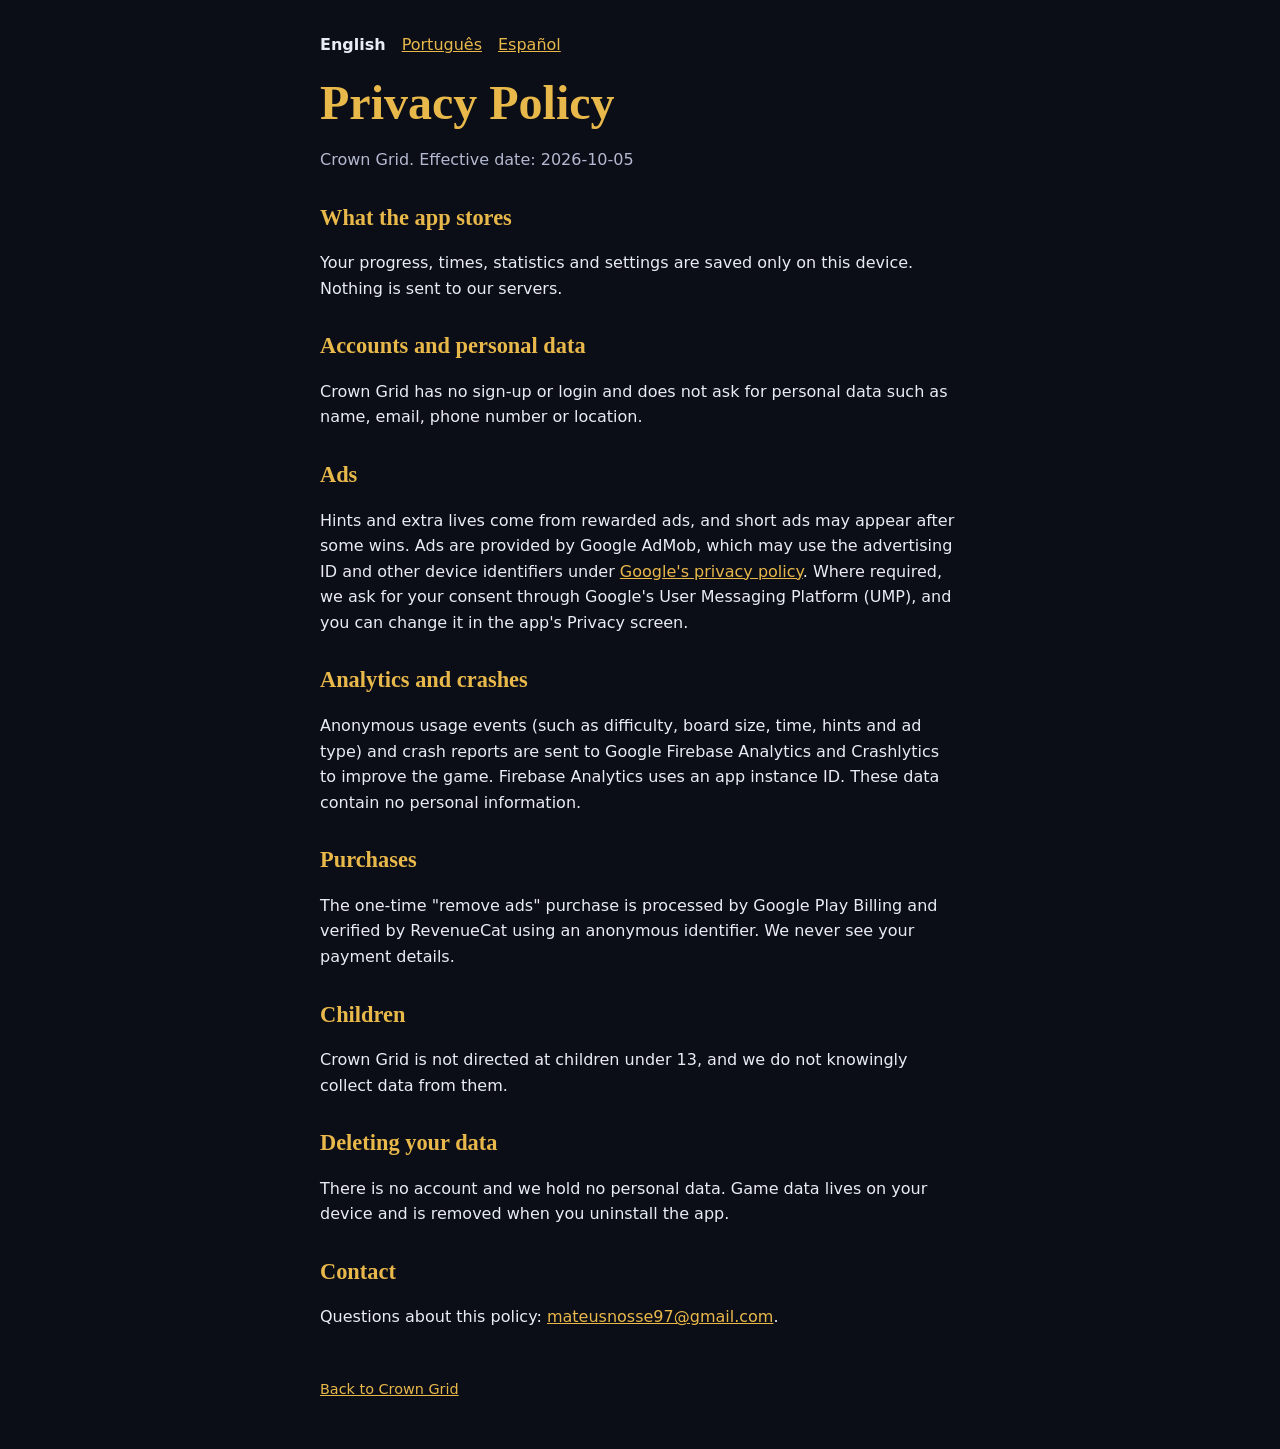
==== privacy/index.html @ c9fb7c14 "feat: add privacy policy in en, pt and es Co-Authored-By: Claude Opus 5.5 <noreply@anthropic.com>" ====
<!doctype html>
<html lang="en">
<head>
<meta charset="utf-8">
<meta name="viewport" content="width=device-width, initial-scale=1">
<title>Crown Grid - Privacy Policy</title>
<link rel="stylesheet" href="/styles.css">
</head>
<body>
<main>
<nav><ul class="lang"><li><a href="/privacy/" hreflang="en" lang="en" aria-current="page">English</a></li><li><a href="/privacy/pt/" hreflang="pt" lang="pt">Português</a></li><li><a href="/privacy/es/" hreflang="es" lang="es">Español</a></li></ul></nav>
<h1>Privacy Policy</h1>
<p class="muted">Crown Grid. Effective date: 2026-10-05</p>
<h2>What the app stores</h2>
<p>Your progress, times, statistics and settings are saved only on this device. Nothing is sent to our servers.</p>
<h2>Accounts and personal data</h2>
<p>Crown Grid has no sign-up or login and does not ask for personal data such as name, email, phone number or location.</p>
<h2>Ads</h2>
<p>Hints and extra lives come from rewarded ads, and short ads may appear after some wins. Ads are provided by Google AdMob, which may use the advertising ID and other device identifiers under <a href="https://policies.google.com/privacy">Google's privacy policy</a>. Where required, we ask for your consent through Google's User Messaging Platform (UMP), and you can change it in the app's Privacy screen.</p>
<h2>Analytics and crashes</h2>
<p>Anonymous usage events (such as difficulty, board size, time, hints and ad type) and crash reports are sent to Google Firebase Analytics and Crashlytics to improve the game. Firebase Analytics uses an app instance ID. These data contain no personal information.</p>
<h2>Purchases</h2>
<p>The one-time "remove ads" purchase is processed by Google Play Billing and verified by RevenueCat using an anonymous identifier. We never see your payment details.</p>
<h2>Children</h2>
<p>Crown Grid is not directed at children under 13, and we do not knowingly collect data from them.</p>
<h2>Deleting your data</h2>
<p>There is no account and we hold no personal data. Game data lives on your device and is removed when you uninstall the app.</p>
<h2>Contact</h2>
<p>Questions about this policy: <a href="mailto:mateusnosse97@gmail.com">mateusnosse97@gmail.com</a>.</p>
<footer><a href="/">Back to Crown Grid</a></footer>
</main>
</body>
</html>
---- styles.css ----
:root {
  --bg: #0b0d17;
  --card: #141829;
  --text: #e9ebf5;
  --muted: #b4b9d0;
  --gold: #e8b84a;
  --line: #2a3050;
}
* { box-sizing: border-box; }
html { color-scheme: dark; }
body {
  margin: 0;
  background: var(--bg);
  color: var(--text);
  font: 1rem/1.6 system-ui, -apple-system, "Segoe UI", Roboto, sans-serif;
}
main { max-width: 42rem; margin: 0 auto; padding: 2rem 1rem 3rem; }
h1, h2 { font-family: Georgia, "Times New Roman", serif; color: var(--gold); line-height: 1.2; }
h1 { font-size: clamp(2rem, 8vw, 3rem); margin: 0.5rem 0; }
h2 { font-size: 1.4rem; margin-top: 2rem; }
a { color: var(--gold); }
a:focus-visible { outline: 2px solid var(--gold); outline-offset: 2px; }
p, li { color: var(--text); }
.muted { color: var(--muted); }
.hero { text-align: center; padding-top: 3rem; }
.crown { width: 9rem; height: auto; }
.card {
  background: var(--card);
  border: 1px solid var(--line);
  border-radius: 16px;
  padding: 1rem 1.25rem;
  margin: 1.5rem 0;
}
.lang { display: flex; gap: 1rem; flex-wrap: wrap; margin: 0 0 1rem; padding: 0; list-style: none; }
.lang [aria-current] { color: var(--text); font-weight: 700; text-decoration: none; }
footer { margin-top: 3rem; color: var(--muted); font-size: 0.9rem; }
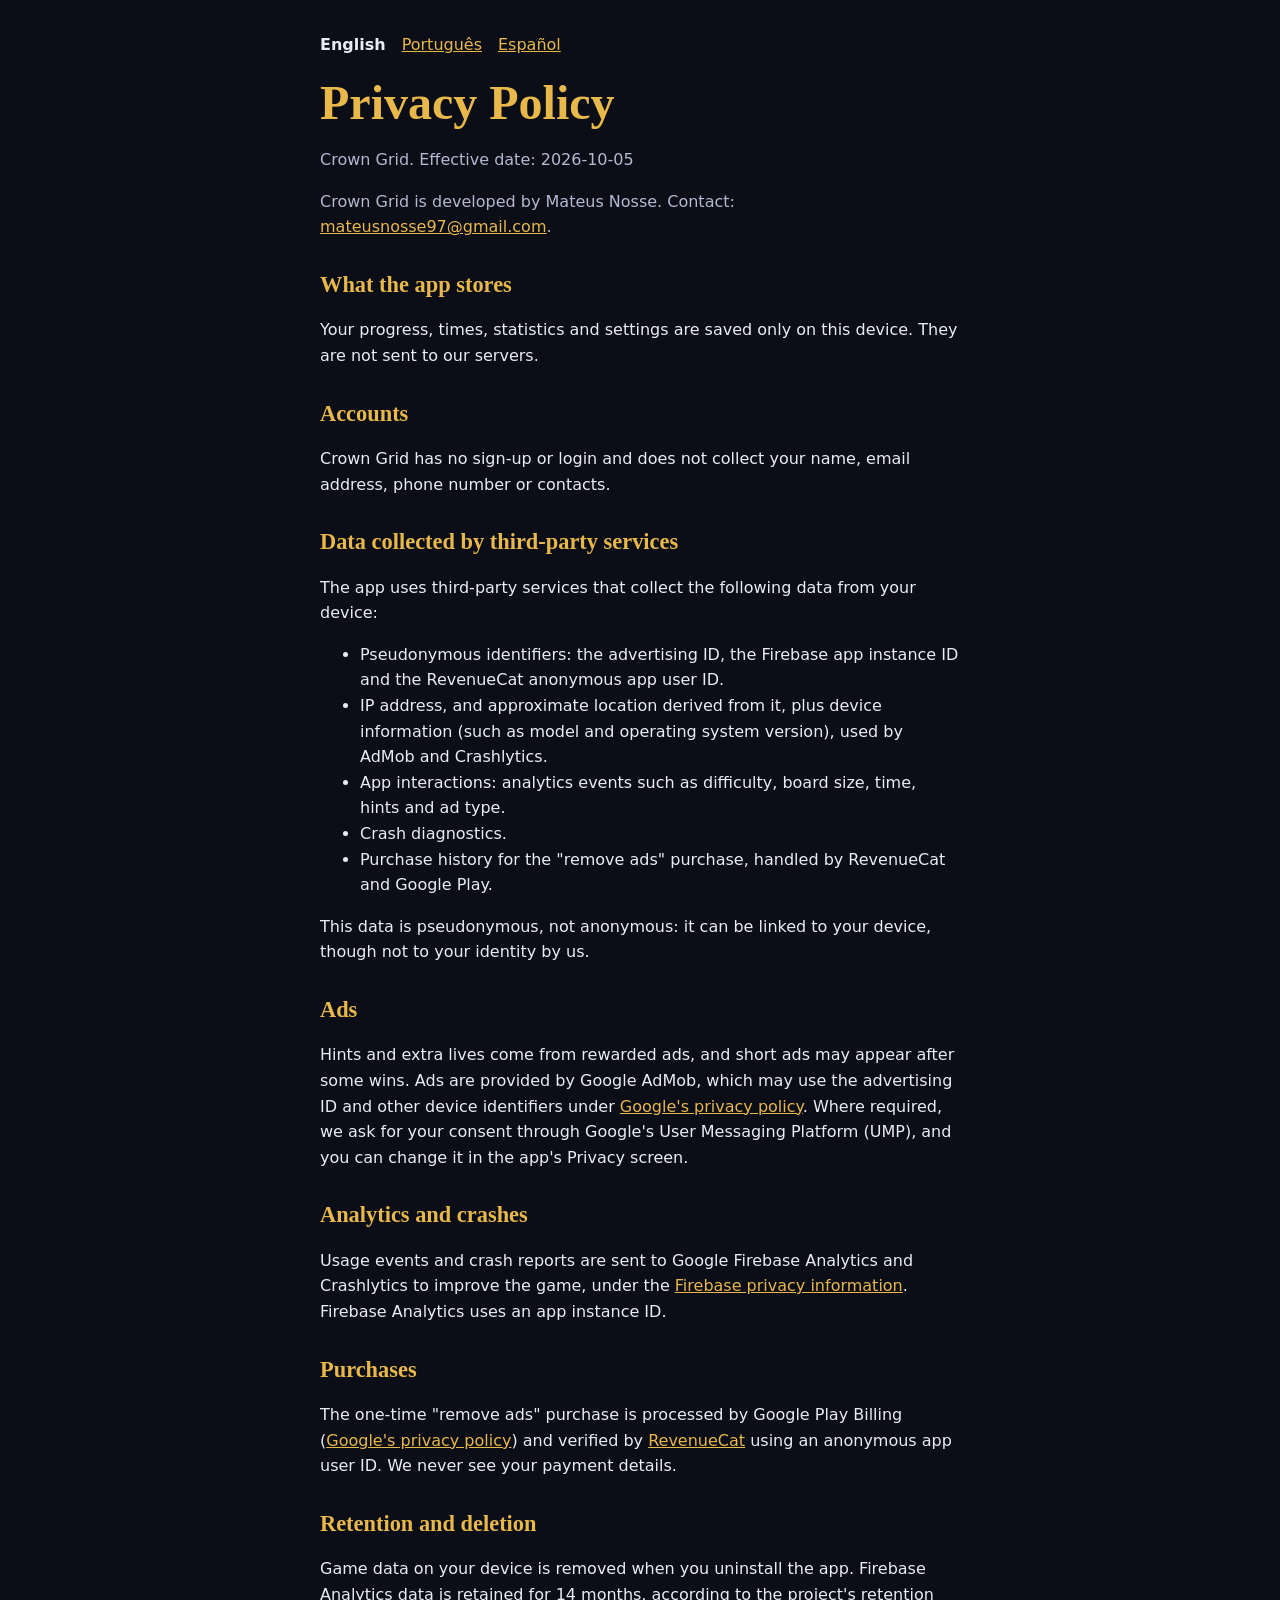
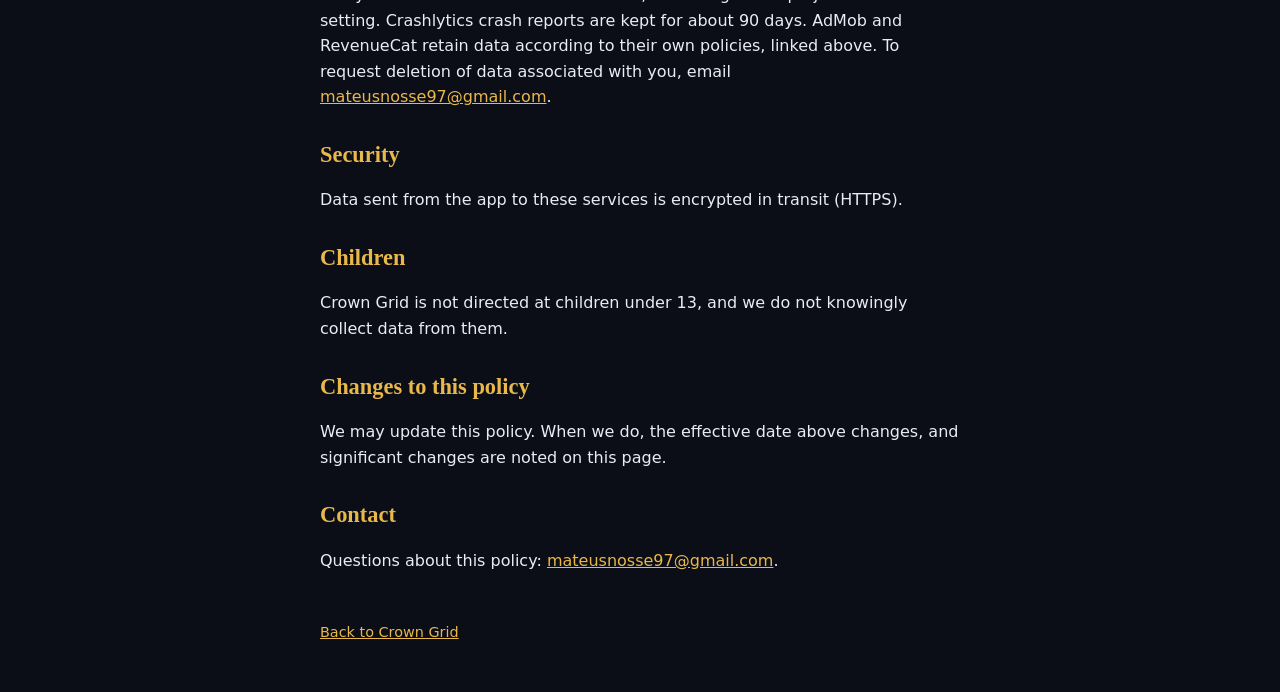
==== commit e49db530: "docs(privacy): detail data collected, retention, security and developer identity Co-Authored-By: Cla" ====
--- a/privacy/index.html
+++ b/privacy/index.html
@@ -11,20 +11,35 @@
 <nav><ul class="lang"><li><a href="/privacy/" hreflang="en" lang="en" aria-current="page">English</a></li><li><a href="/privacy/pt/" hreflang="pt" lang="pt">Português</a></li><li><a href="/privacy/es/" hreflang="es" lang="es">Español</a></li></ul></nav>
 <h1>Privacy Policy</h1>
 <p class="muted">Crown Grid. Effective date: 2026-10-05</p>
+<p class="muted">Crown Grid is developed by Mateus Nosse. Contact: <a href="mailto:mateusnosse97@gmail.com">mateusnosse97@gmail.com</a>.</p>
 <h2>What the app stores</h2>
-<p>Your progress, times, statistics and settings are saved only on this device. Nothing is sent to our servers.</p>
-<h2>Accounts and personal data</h2>
-<p>Crown Grid has no sign-up or login and does not ask for personal data such as name, email, phone number or location.</p>
+<p>Your progress, times, statistics and settings are saved only on this device. They are not sent to our servers.</p>
+<h2>Accounts</h2>
+<p>Crown Grid has no sign-up or login and does not collect your name, email address, phone number or contacts.</p>
+<h2>Data collected by third-party services</h2>
+<p>The app uses third-party services that collect the following data from your device:</p>
+<ul>
+<li>Pseudonymous identifiers: the advertising ID, the Firebase app instance ID and the RevenueCat anonymous app user ID.</li>
+<li>IP address, and approximate location derived from it, plus device information (such as model and operating system version), used by AdMob and Crashlytics.</li>
+<li>App interactions: analytics events such as difficulty, board size, time, hints and ad type.</li>
+<li>Crash diagnostics.</li>
+<li>Purchase history for the "remove ads" purchase, handled by RevenueCat and Google Play.</li>
+</ul>
+<p>This data is pseudonymous, not anonymous: it can be linked to your device, though not to your identity by us.</p>
 <h2>Ads</h2>
 <p>Hints and extra lives come from rewarded ads, and short ads may appear after some wins. Ads are provided by Google AdMob, which may use the advertising ID and other device identifiers under <a href="https://policies.google.com/privacy">Google's privacy policy</a>. Where required, we ask for your consent through Google's User Messaging Platform (UMP), and you can change it in the app's Privacy screen.</p>
 <h2>Analytics and crashes</h2>
-<p>Anonymous usage events (such as difficulty, board size, time, hints and ad type) and crash reports are sent to Google Firebase Analytics and Crashlytics to improve the game. Firebase Analytics uses an app instance ID. These data contain no personal information.</p>
+<p>Usage events and crash reports are sent to Google Firebase Analytics and Crashlytics to improve the game, under the <a href="https://firebase.google.com/support/privacy">Firebase privacy information</a>. Firebase Analytics uses an app instance ID.</p>
 <h2>Purchases</h2>
-<p>The one-time "remove ads" purchase is processed by Google Play Billing and verified by RevenueCat using an anonymous identifier. We never see your payment details.</p>
+<p>The one-time "remove ads" purchase is processed by Google Play Billing (<a href="https://policies.google.com/privacy">Google's privacy policy</a>) and verified by <a href="https://www.revenuecat.com/privacy">RevenueCat</a> using an anonymous app user ID. We never see your payment details.</p>
+<h2>Retention and deletion</h2>
+<p>Game data on your device is removed when you uninstall the app. Firebase Analytics data is retained for 14 months, according to the project's retention setting. Crashlytics crash reports are kept for about 90 days. AdMob and RevenueCat retain data according to their own policies, linked above. To request deletion of data associated with you, email <a href="mailto:mateusnosse97@gmail.com">mateusnosse97@gmail.com</a>.</p>
+<h2>Security</h2>
+<p>Data sent from the app to these services is encrypted in transit (HTTPS).</p>
 <h2>Children</h2>
 <p>Crown Grid is not directed at children under 13, and we do not knowingly collect data from them.</p>
-<h2>Deleting your data</h2>
-<p>There is no account and we hold no personal data. Game data lives on your device and is removed when you uninstall the app.</p>
+<h2>Changes to this policy</h2>
+<p>We may update this policy. When we do, the effective date above changes, and significant changes are noted on this page.</p>
 <h2>Contact</h2>
 <p>Questions about this policy: <a href="mailto:mateusnosse97@gmail.com">mateusnosse97@gmail.com</a>.</p>
 <footer><a href="/">Back to Crown Grid</a></footer>
--- a/styles.css
+++ b/styles.css
@@ -1,10 +1,8 @@
 :root {
   --bg: #0b0d17;
-  --card: #141829;
   --text: #e9ebf5;
   --muted: #b4b9d0;
   --gold: #e8b84a;
-  --line: #2a3050;
 }
 * { box-sizing: border-box; }
 html { color-scheme: dark; }
@@ -20,17 +18,9 @@
 h2 { font-size: 1.4rem; margin-top: 2rem; }
 a { color: var(--gold); }
 a:focus-visible { outline: 2px solid var(--gold); outline-offset: 2px; }
-p, li { color: var(--text); }
 .muted { color: var(--muted); }
 .hero { text-align: center; padding-top: 3rem; }
 .crown { width: 9rem; height: auto; }
-.card {
-  background: var(--card);
-  border: 1px solid var(--line);
-  border-radius: 16px;
-  padding: 1rem 1.25rem;
-  margin: 1.5rem 0;
-}
 .lang { display: flex; gap: 1rem; flex-wrap: wrap; margin: 0 0 1rem; padding: 0; list-style: none; }
 .lang [aria-current] { color: var(--text); font-weight: 700; text-decoration: none; }
 footer { margin-top: 3rem; color: var(--muted); font-size: 0.9rem; }
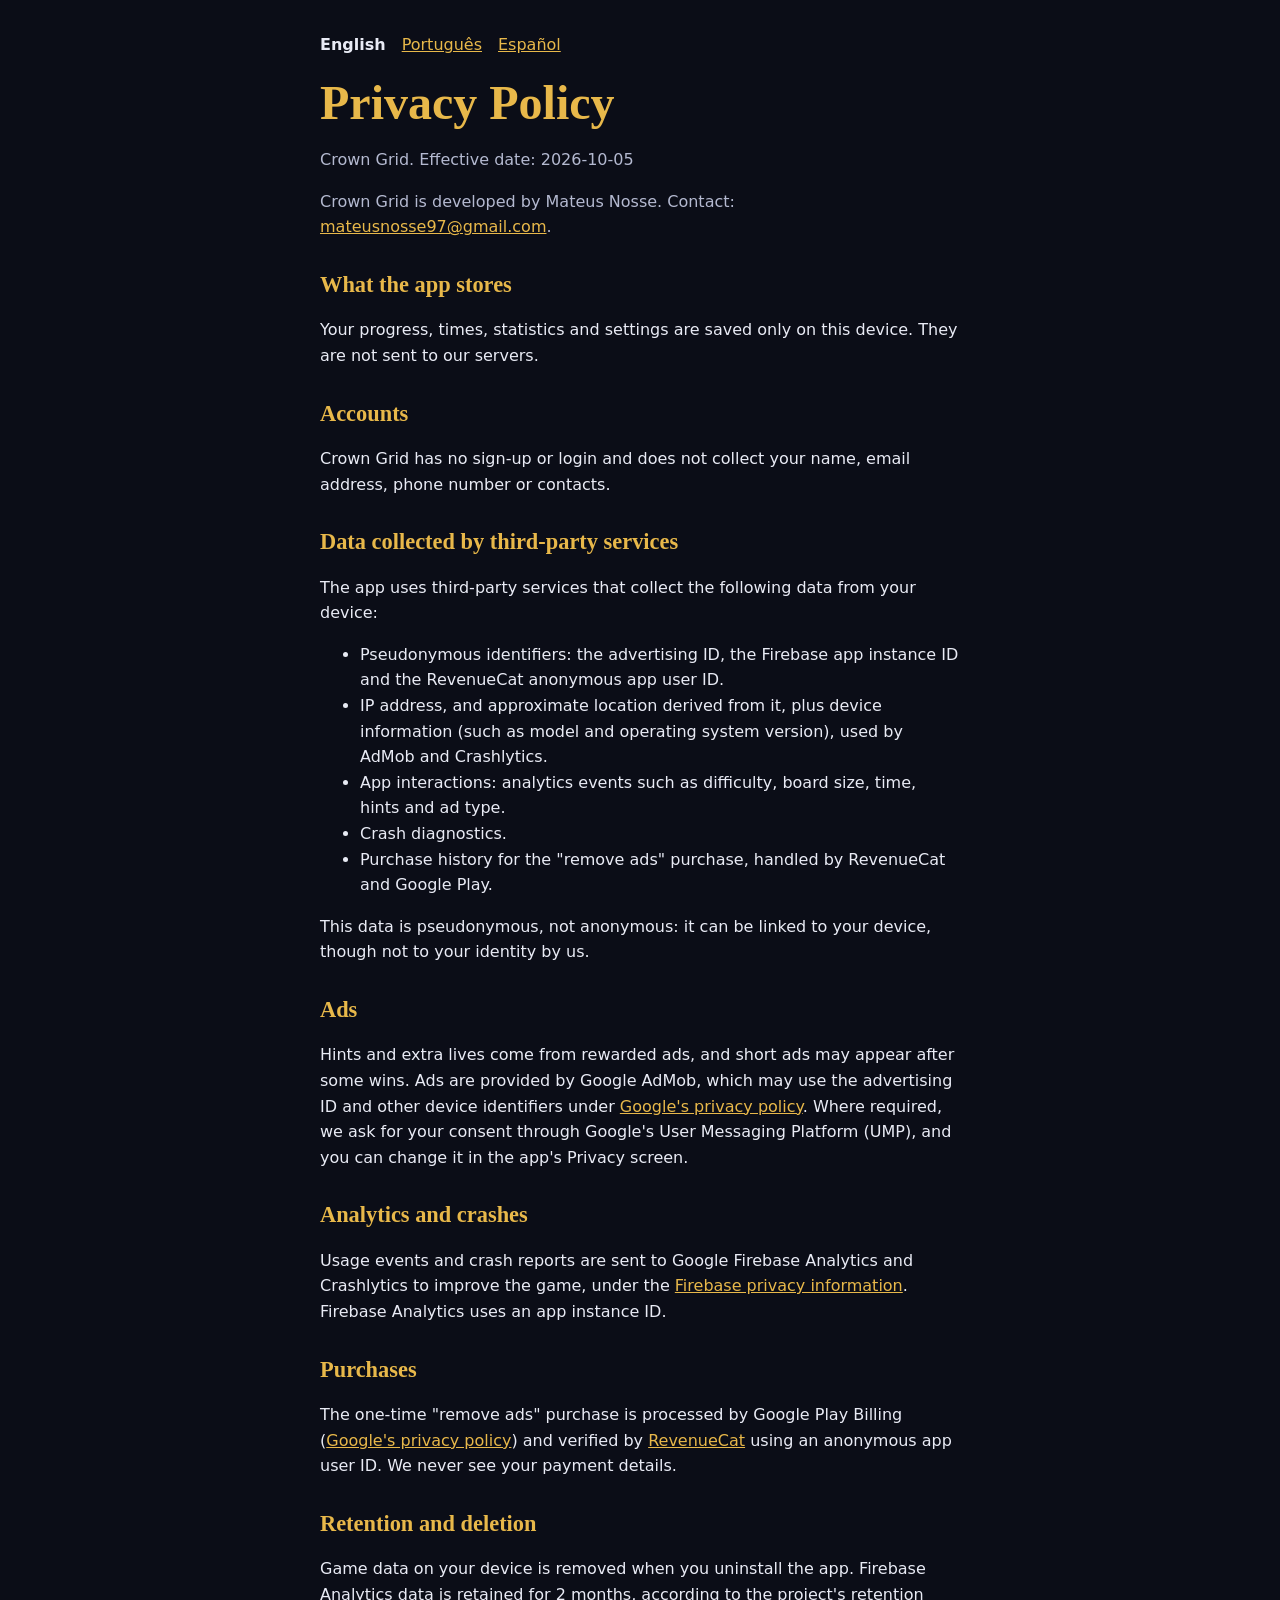
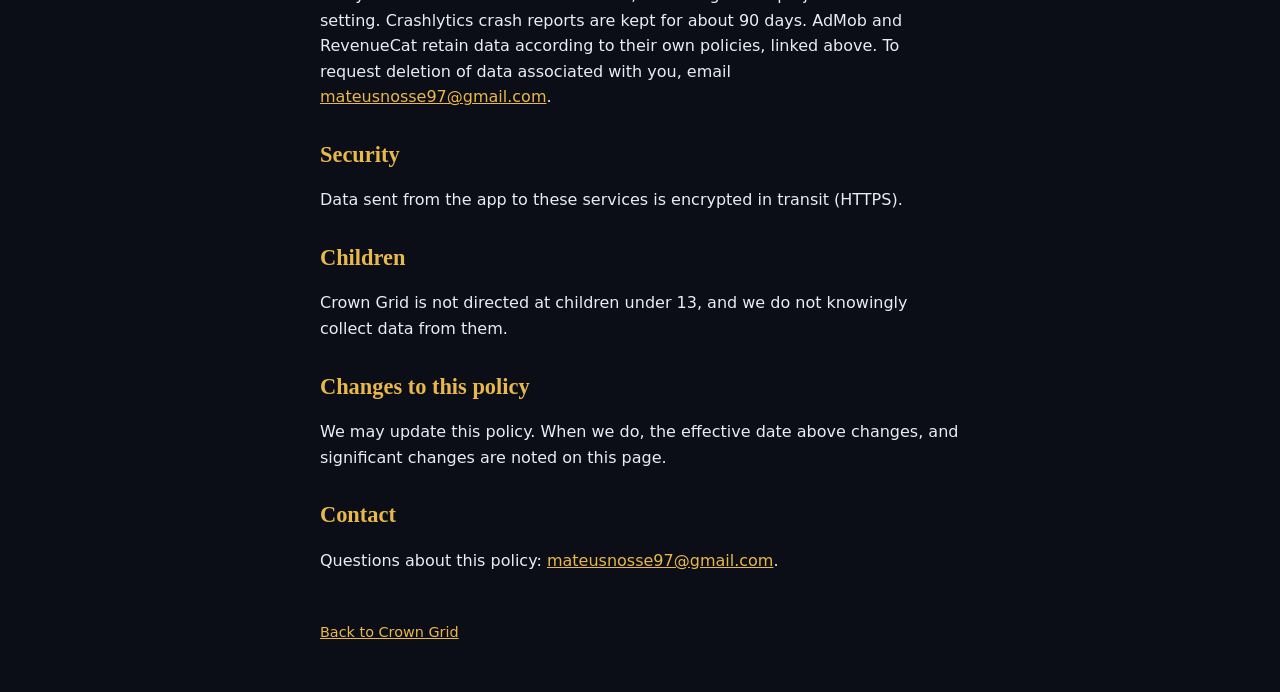
==== commit c76d6f7c: "docs(privacy): set Firebase Analytics retention to 2 months Co-Authored-By: Claude Opus 5.5 <noreply" ====
--- a/privacy/index.html
+++ b/privacy/index.html
@@ -33,7 +33,7 @@
 <h2>Purchases</h2>
 <p>The one-time "remove ads" purchase is processed by Google Play Billing (<a href="https://policies.google.com/privacy">Google's privacy policy</a>) and verified by <a href="https://www.revenuecat.com/privacy">RevenueCat</a> using an anonymous app user ID. We never see your payment details.</p>
 <h2>Retention and deletion</h2>
-<p>Game data on your device is removed when you uninstall the app. Firebase Analytics data is retained for 14 months, according to the project's retention setting. Crashlytics crash reports are kept for about 90 days. AdMob and RevenueCat retain data according to their own policies, linked above. To request deletion of data associated with you, email <a href="mailto:mateusnosse97@gmail.com">mateusnosse97@gmail.com</a>.</p>
+<p>Game data on your device is removed when you uninstall the app. Firebase Analytics data is retained for 2 months, according to the project's retention setting. Crashlytics crash reports are kept for about 90 days. AdMob and RevenueCat retain data according to their own policies, linked above. To request deletion of data associated with you, email <a href="mailto:mateusnosse97@gmail.com">mateusnosse97@gmail.com</a>.</p>
 <h2>Security</h2>
 <p>Data sent from the app to these services is encrypted in transit (HTTPS).</p>
 <h2>Children</h2>
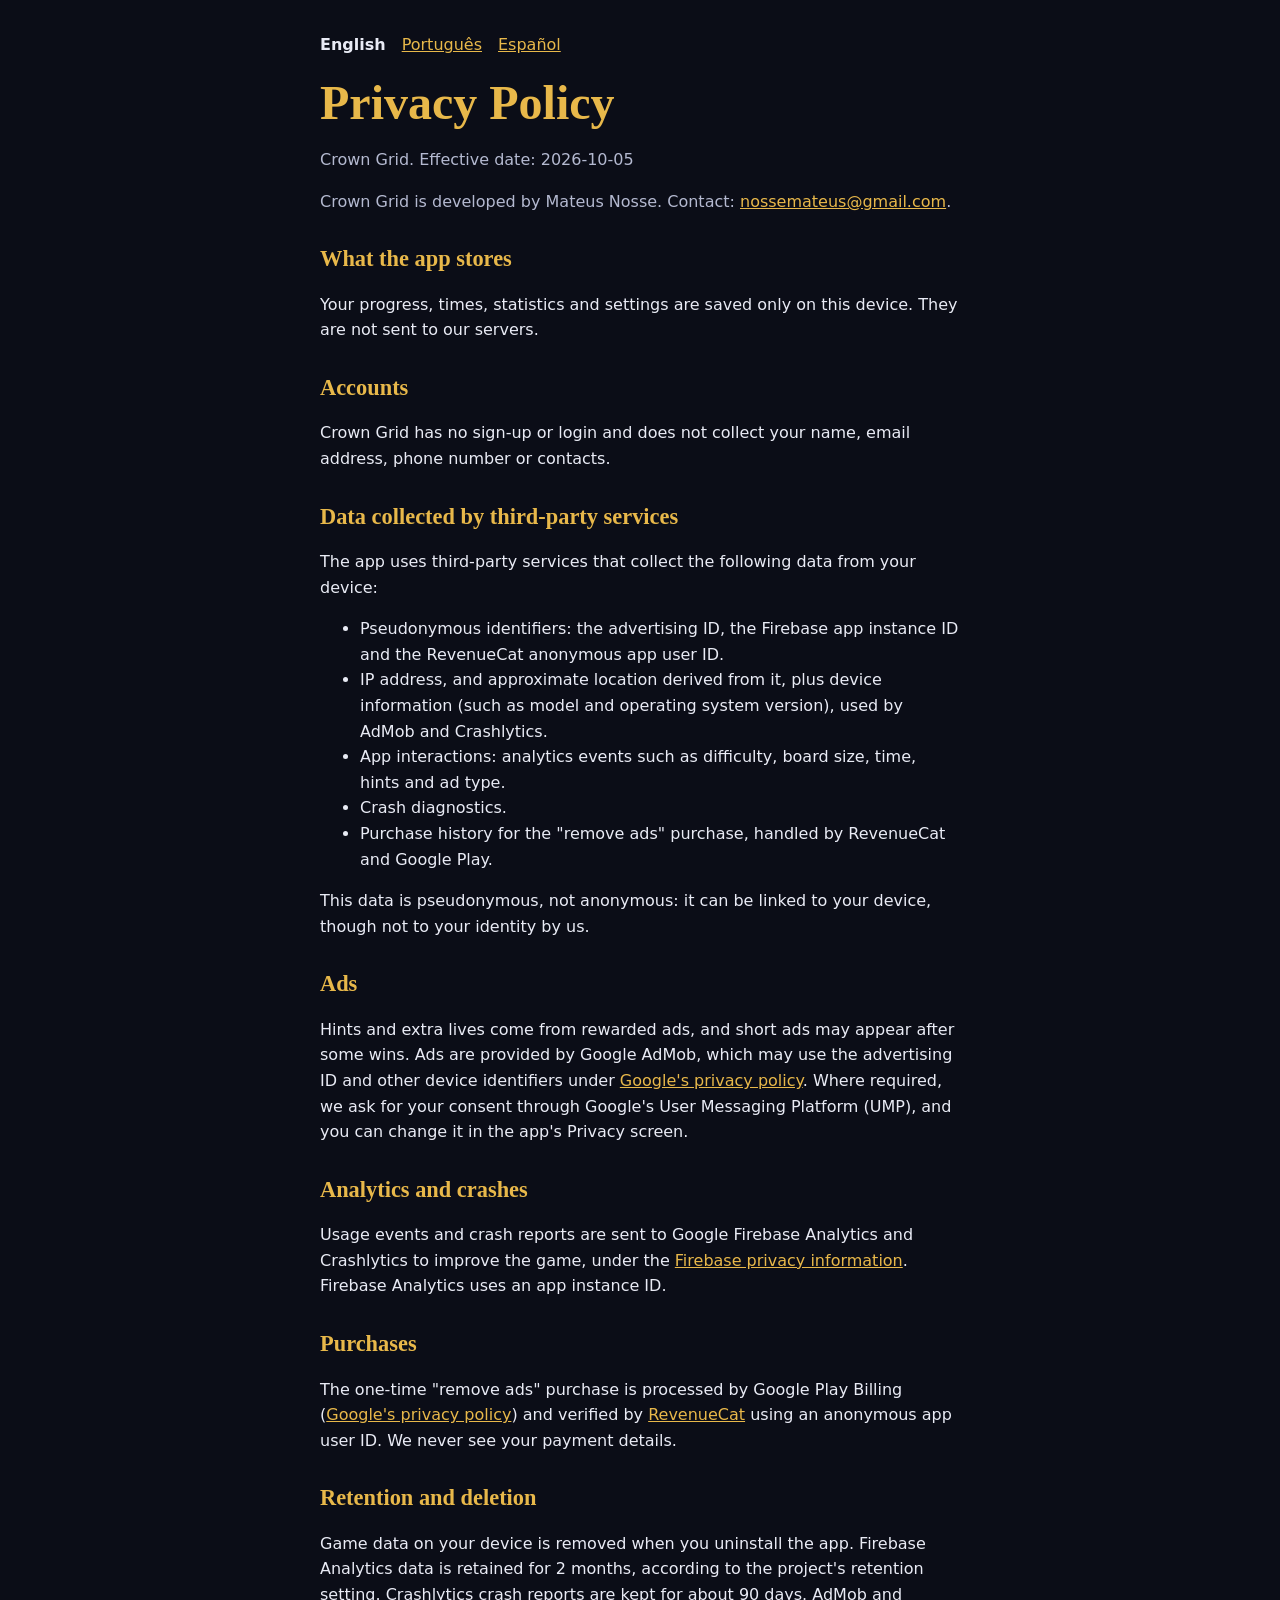
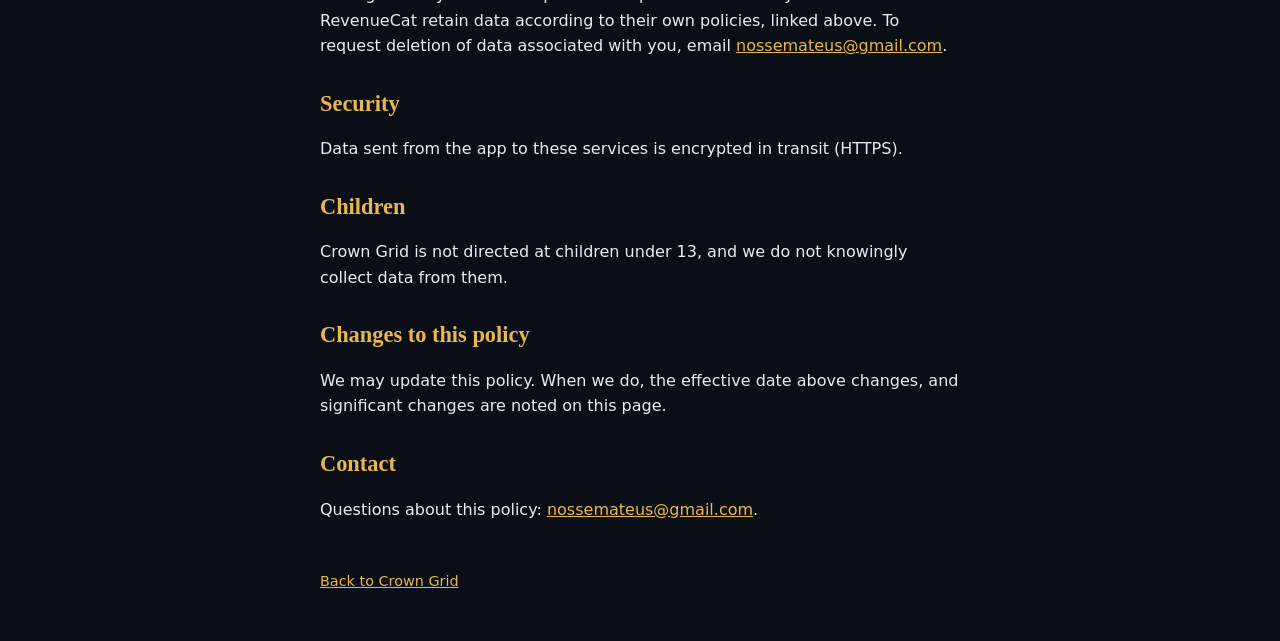
==== commit 5b581d25: "fix: use the public contact e-mail on the site and privacy policy Co-Authored-By: Claude Opus 5.5 <n" ====
--- a/privacy/index.html
+++ b/privacy/index.html
@@ -11,7 +11,7 @@
 <nav><ul class="lang"><li><a href="/privacy/" hreflang="en" lang="en" aria-current="page">English</a></li><li><a href="/privacy/pt/" hreflang="pt" lang="pt">Português</a></li><li><a href="/privacy/es/" hreflang="es" lang="es">Español</a></li></ul></nav>
 <h1>Privacy Policy</h1>
 <p class="muted">Crown Grid. Effective date: 2026-10-05</p>
-<p class="muted">Crown Grid is developed by Mateus Nosse. Contact: <a href="mailto:mateusnosse97@gmail.com">mateusnosse97@gmail.com</a>.</p>
+<p class="muted">Crown Grid is developed by Mateus Nosse. Contact: <a href="mailto:nossemateus@gmail.com">nossemateus@gmail.com</a>.</p>
 <h2>What the app stores</h2>
 <p>Your progress, times, statistics and settings are saved only on this device. They are not sent to our servers.</p>
 <h2>Accounts</h2>
@@ -33,7 +33,7 @@
 <h2>Purchases</h2>
 <p>The one-time "remove ads" purchase is processed by Google Play Billing (<a href="https://policies.google.com/privacy">Google's privacy policy</a>) and verified by <a href="https://www.revenuecat.com/privacy">RevenueCat</a> using an anonymous app user ID. We never see your payment details.</p>
 <h2>Retention and deletion</h2>
-<p>Game data on your device is removed when you uninstall the app. Firebase Analytics data is retained for 2 months, according to the project's retention setting. Crashlytics crash reports are kept for about 90 days. AdMob and RevenueCat retain data according to their own policies, linked above. To request deletion of data associated with you, email <a href="mailto:mateusnosse97@gmail.com">mateusnosse97@gmail.com</a>.</p>
+<p>Game data on your device is removed when you uninstall the app. Firebase Analytics data is retained for 2 months, according to the project's retention setting. Crashlytics crash reports are kept for about 90 days. AdMob and RevenueCat retain data according to their own policies, linked above. To request deletion of data associated with you, email <a href="mailto:nossemateus@gmail.com">nossemateus@gmail.com</a>.</p>
 <h2>Security</h2>
 <p>Data sent from the app to these services is encrypted in transit (HTTPS).</p>
 <h2>Children</h2>
@@ -41,7 +41,7 @@
 <h2>Changes to this policy</h2>
 <p>We may update this policy. When we do, the effective date above changes, and significant changes are noted on this page.</p>
 <h2>Contact</h2>
-<p>Questions about this policy: <a href="mailto:mateusnosse97@gmail.com">mateusnosse97@gmail.com</a>.</p>
+<p>Questions about this policy: <a href="mailto:nossemateus@gmail.com">nossemateus@gmail.com</a>.</p>
 <footer><a href="/">Back to Crown Grid</a></footer>
 </main>
 </body>
